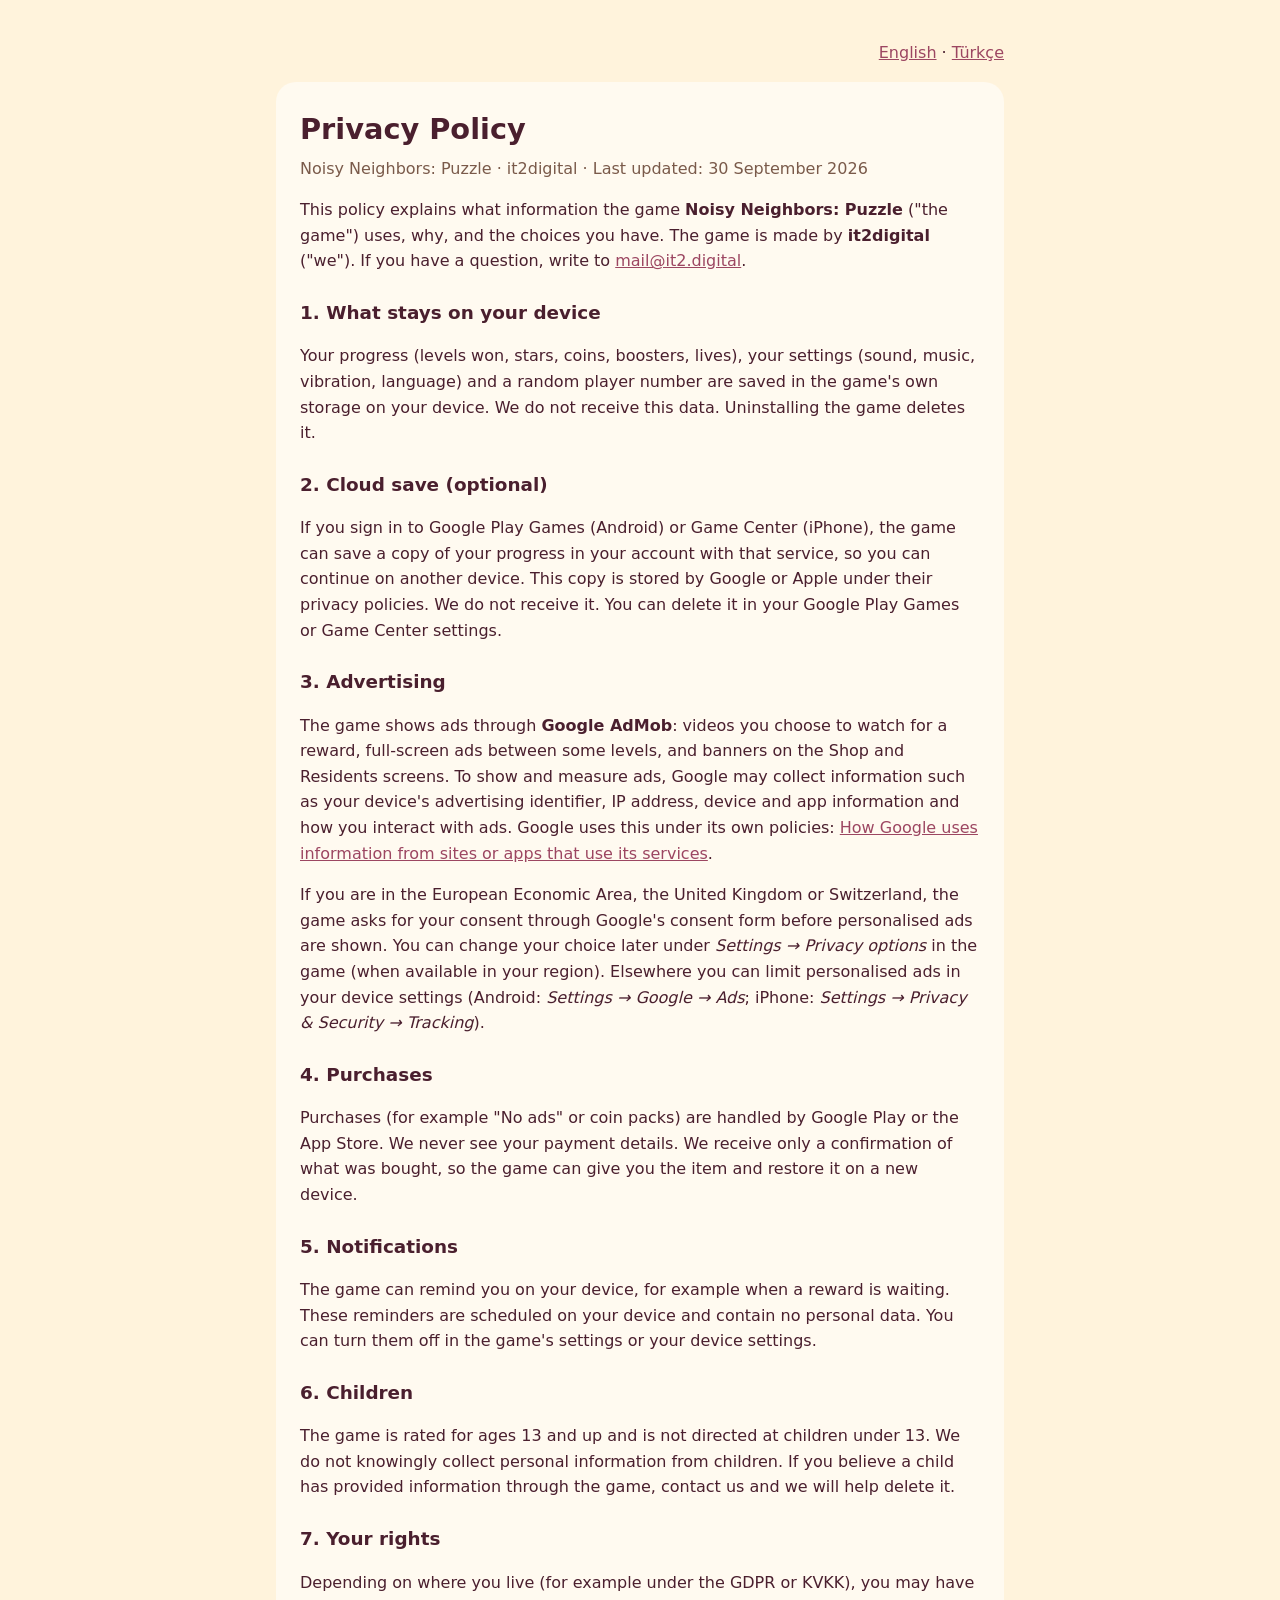
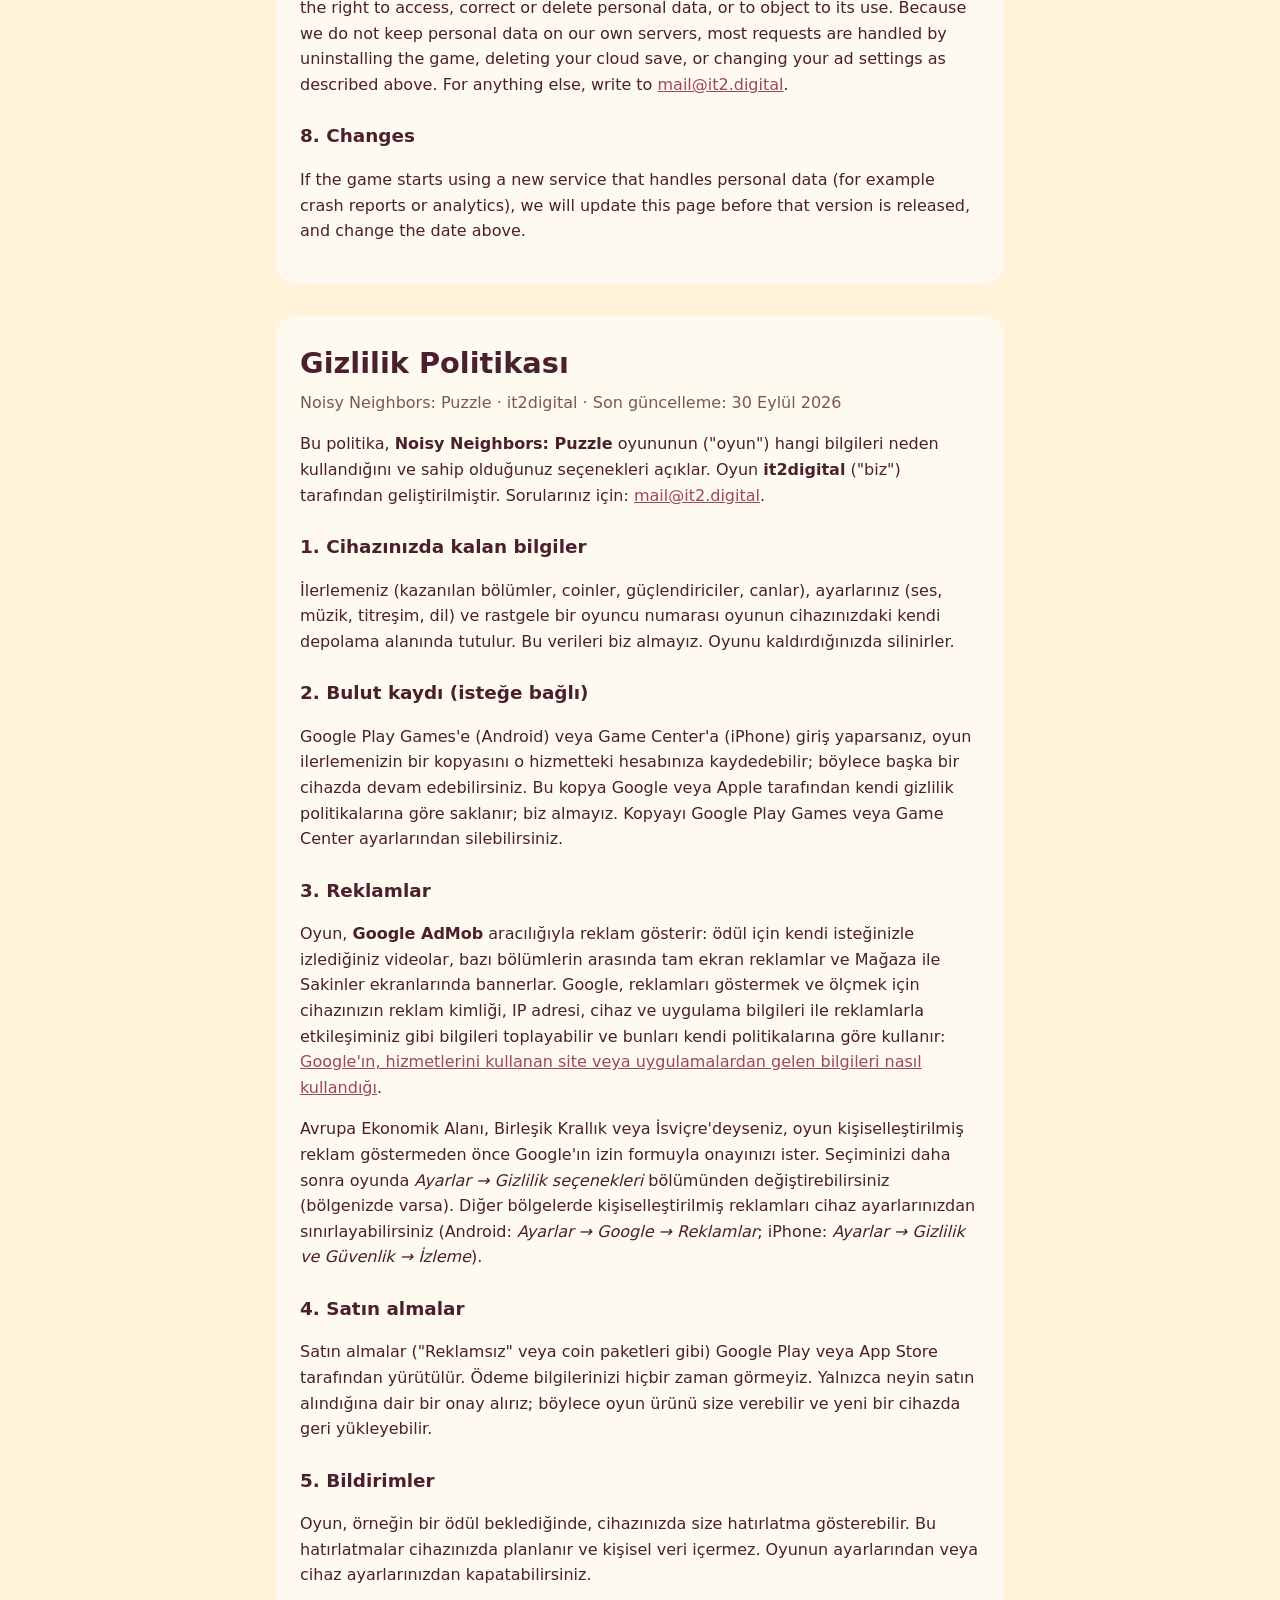
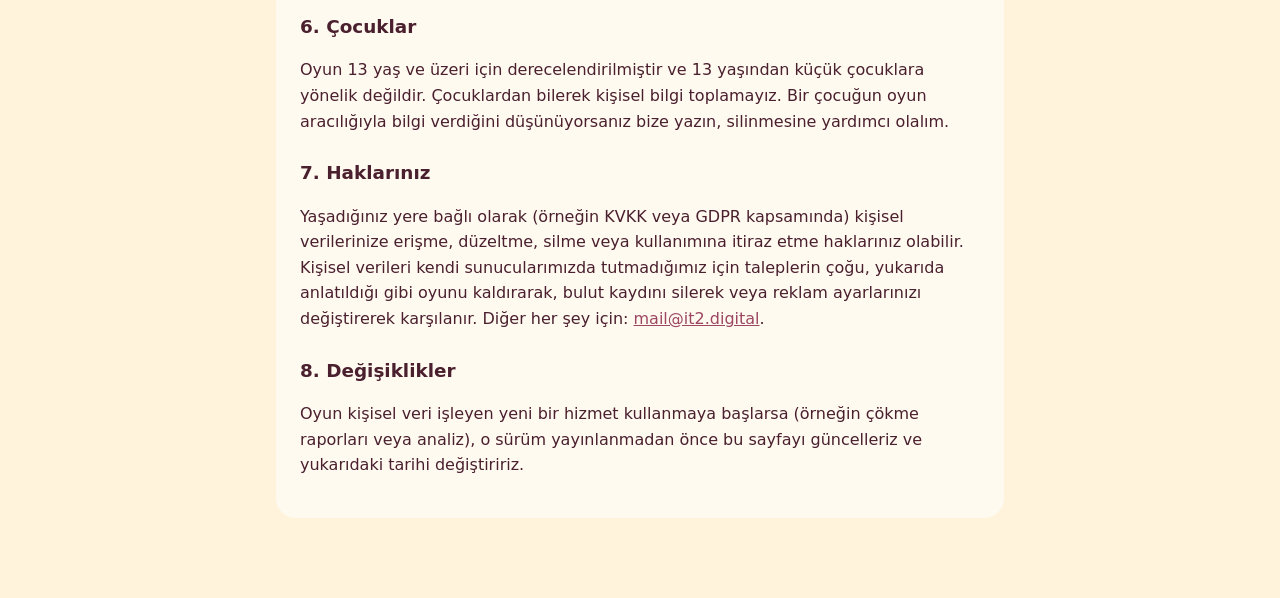
==== privacy.html @ d19c6eb5 "Privacy Policy and Terms of Use" ====
<!doctype html>
<html lang="en">
<head>
<meta charset="utf-8">
<meta name="viewport" content="width=device-width, initial-scale=1">
<title>Noisy Neighbors: Privacy Policy</title>
<link rel="stylesheet" href="style.css">
</head>
<body>
<main>
<p class="lang"><a href="#en">English</a> · <a href="#tr">Türkçe</a></p>

<article id="en">
<h1>Privacy Policy</h1>
<p class="meta">Noisy Neighbors: Puzzle · it2digital · Last updated: 30 September 2026</p>

<p>This policy explains what information the game <strong>Noisy Neighbors: Puzzle</strong> ("the game") uses, why, and the choices you have. The game is made by <strong>it2digital</strong> ("we"). If you have a question, write to <a href="mailto:mail@it2.digital">mail@it2.digital</a>.</p>

<h2>1. What stays on your device</h2>
<p>Your progress (levels won, stars, coins, boosters, lives), your settings (sound, music, vibration, language) and a random player number are saved in the game's own storage on your device. We do not receive this data. Uninstalling the game deletes it.</p>

<h2>2. Cloud save (optional)</h2>
<p>If you sign in to Google Play Games (Android) or Game Center (iPhone), the game can save a copy of your progress in your account with that service, so you can continue on another device. This copy is stored by Google or Apple under their privacy policies. We do not receive it. You can delete it in your Google Play Games or Game Center settings.</p>

<h2>3. Advertising</h2>
<p>The game shows ads through <strong>Google AdMob</strong>: videos you choose to watch for a reward, full-screen ads between some levels, and banners on the Shop and Residents screens. To show and measure ads, Google may collect information such as your device's advertising identifier, IP address, device and app information and how you interact with ads. Google uses this under its own policies: <a href="https://policies.google.com/technologies/ads">How Google uses information from sites or apps that use its services</a>.</p>
<p>If you are in the European Economic Area, the United Kingdom or Switzerland, the game asks for your consent through Google's consent form before personalised ads are shown. You can change your choice later under <em>Settings → Privacy options</em> in the game (when available in your region). Elsewhere you can limit personalised ads in your device settings (Android: <em>Settings → Google → Ads</em>; iPhone: <em>Settings → Privacy &amp; Security → Tracking</em>).</p>

<h2>4. Purchases</h2>
<p>Purchases (for example "No ads" or coin packs) are handled by Google Play or the App Store. We never see your payment details. We receive only a confirmation of what was bought, so the game can give you the item and restore it on a new device.</p>

<h2>5. Notifications</h2>
<p>The game can remind you on your device, for example when a reward is waiting. These reminders are scheduled on your device and contain no personal data. You can turn them off in the game's settings or your device settings.</p>

<h2>6. Children</h2>
<p>The game is rated for ages 13 and up and is not directed at children under 13. We do not knowingly collect personal information from children. If you believe a child has provided information through the game, contact us and we will help delete it.</p>

<h2>7. Your rights</h2>
<p>Depending on where you live (for example under the GDPR or KVKK), you may have the right to access, correct or delete personal data, or to object to its use. Because we do not keep personal data on our own servers, most requests are handled by uninstalling the game, deleting your cloud save, or changing your ad settings as described above. For anything else, write to <a href="mailto:mail@it2.digital">mail@it2.digital</a>.</p>

<h2>8. Changes</h2>
<p>If the game starts using a new service that handles personal data (for example crash reports or analytics), we will update this page before that version is released, and change the date above.</p>
</article>

<hr>

<article id="tr" lang="tr">
<h1>Gizlilik Politikası</h1>
<p class="meta">Noisy Neighbors: Puzzle · it2digital · Son güncelleme: 30 Eylül 2026</p>

<p>Bu politika, <strong>Noisy Neighbors: Puzzle</strong> oyununun ("oyun") hangi bilgileri neden kullandığını ve sahip olduğunuz seçenekleri açıklar. Oyun <strong>it2digital</strong> ("biz") tarafından geliştirilmiştir. Sorularınız için: <a href="mailto:mail@it2.digital">mail@it2.digital</a>.</p>

<h2>1. Cihazınızda kalan bilgiler</h2>
<p>İlerlemeniz (kazanılan bölümler, coinler, güçlendiriciler, canlar), ayarlarınız (ses, müzik, titreşim, dil) ve rastgele bir oyuncu numarası oyunun cihazınızdaki kendi depolama alanında tutulur. Bu verileri biz almayız. Oyunu kaldırdığınızda silinirler.</p>

<h2>2. Bulut kaydı (isteğe bağlı)</h2>
<p>Google Play Games'e (Android) veya Game Center'a (iPhone) giriş yaparsanız, oyun ilerlemenizin bir kopyasını o hizmetteki hesabınıza kaydedebilir; böylece başka bir cihazda devam edebilirsiniz. Bu kopya Google veya Apple tarafından kendi gizlilik politikalarına göre saklanır; biz almayız. Kopyayı Google Play Games veya Game Center ayarlarından silebilirsiniz.</p>

<h2>3. Reklamlar</h2>
<p>Oyun, <strong>Google AdMob</strong> aracılığıyla reklam gösterir: ödül için kendi isteğinizle izlediğiniz videolar, bazı bölümlerin arasında tam ekran reklamlar ve Mağaza ile Sakinler ekranlarında bannerlar. Google, reklamları göstermek ve ölçmek için cihazınızın reklam kimliği, IP adresi, cihaz ve uygulama bilgileri ile reklamlarla etkileşiminiz gibi bilgileri toplayabilir ve bunları kendi politikalarına göre kullanır: <a href="https://policies.google.com/technologies/ads?hl=tr">Google'ın, hizmetlerini kullanan site veya uygulamalardan gelen bilgileri nasıl kullandığı</a>.</p>
<p>Avrupa Ekonomik Alanı, Birleşik Krallık veya İsviçre'deyseniz, oyun kişiselleştirilmiş reklam göstermeden önce Google'ın izin formuyla onayınızı ister. Seçiminizi daha sonra oyunda <em>Ayarlar → Gizlilik seçenekleri</em> bölümünden değiştirebilirsiniz (bölgenizde varsa). Diğer bölgelerde kişiselleştirilmiş reklamları cihaz ayarlarınızdan sınırlayabilirsiniz (Android: <em>Ayarlar → Google → Reklamlar</em>; iPhone: <em>Ayarlar → Gizlilik ve Güvenlik → İzleme</em>).</p>

<h2>4. Satın almalar</h2>
<p>Satın almalar ("Reklamsız" veya coin paketleri gibi) Google Play veya App Store tarafından yürütülür. Ödeme bilgilerinizi hiçbir zaman görmeyiz. Yalnızca neyin satın alındığına dair bir onay alırız; böylece oyun ürünü size verebilir ve yeni bir cihazda geri yükleyebilir.</p>

<h2>5. Bildirimler</h2>
<p>Oyun, örneğin bir ödül beklediğinde, cihazınızda size hatırlatma gösterebilir. Bu hatırlatmalar cihazınızda planlanır ve kişisel veri içermez. Oyunun ayarlarından veya cihaz ayarlarınızdan kapatabilirsiniz.</p>

<h2>6. Çocuklar</h2>
<p>Oyun 13 yaş ve üzeri için derecelendirilmiştir ve 13 yaşından küçük çocuklara yönelik değildir. Çocuklardan bilerek kişisel bilgi toplamayız. Bir çocuğun oyun aracılığıyla bilgi verdiğini düşünüyorsanız bize yazın, silinmesine yardımcı olalım.</p>

<h2>7. Haklarınız</h2>
<p>Yaşadığınız yere bağlı olarak (örneğin KVKK veya GDPR kapsamında) kişisel verilerinize erişme, düzeltme, silme veya kullanımına itiraz etme haklarınız olabilir. Kişisel verileri kendi sunucularımızda tutmadığımız için taleplerin çoğu, yukarıda anlatıldığı gibi oyunu kaldırarak, bulut kaydını silerek veya reklam ayarlarınızı değiştirerek karşılanır. Diğer her şey için: <a href="mailto:mail@it2.digital">mail@it2.digital</a>.</p>

<h2>8. Değişiklikler</h2>
<p>Oyun kişisel veri işleyen yeni bir hizmet kullanmaya başlarsa (örneğin çökme raporları veya analiz), o sürüm yayınlanmadan önce bu sayfayı güncelleriz ve yukarıdaki tarihi değiştiririz.</p>
</article>
</main>
</body>
</html>
---- style.css ----
:root { --ink: #4A1F2E; --muted: #7A5A4A; --bg: #FFF3DC; --card: #FFFAF0; --accent: #9C4661; }
* { box-sizing: border-box; }
body { margin: 0; background: var(--bg); color: var(--ink); font: 16px/1.6 system-ui, -apple-system, "Segoe UI", Roboto, sans-serif; }
main { max-width: 760px; margin: 0 auto; padding: 24px 16px 64px; }
article { background: var(--card); border-radius: 20px; padding: 8px 24px 24px; margin: 16px 0; }
h1 { font-size: 1.8rem; margin: 16px 0 4px; }
h2 { font-size: 1.15rem; margin: 24px 0 4px; }
.meta { color: var(--muted); margin-top: 0; }
.lang { text-align: right; }
a { color: var(--accent); }
hr { border: none; }
ul { padding-left: 20px; }
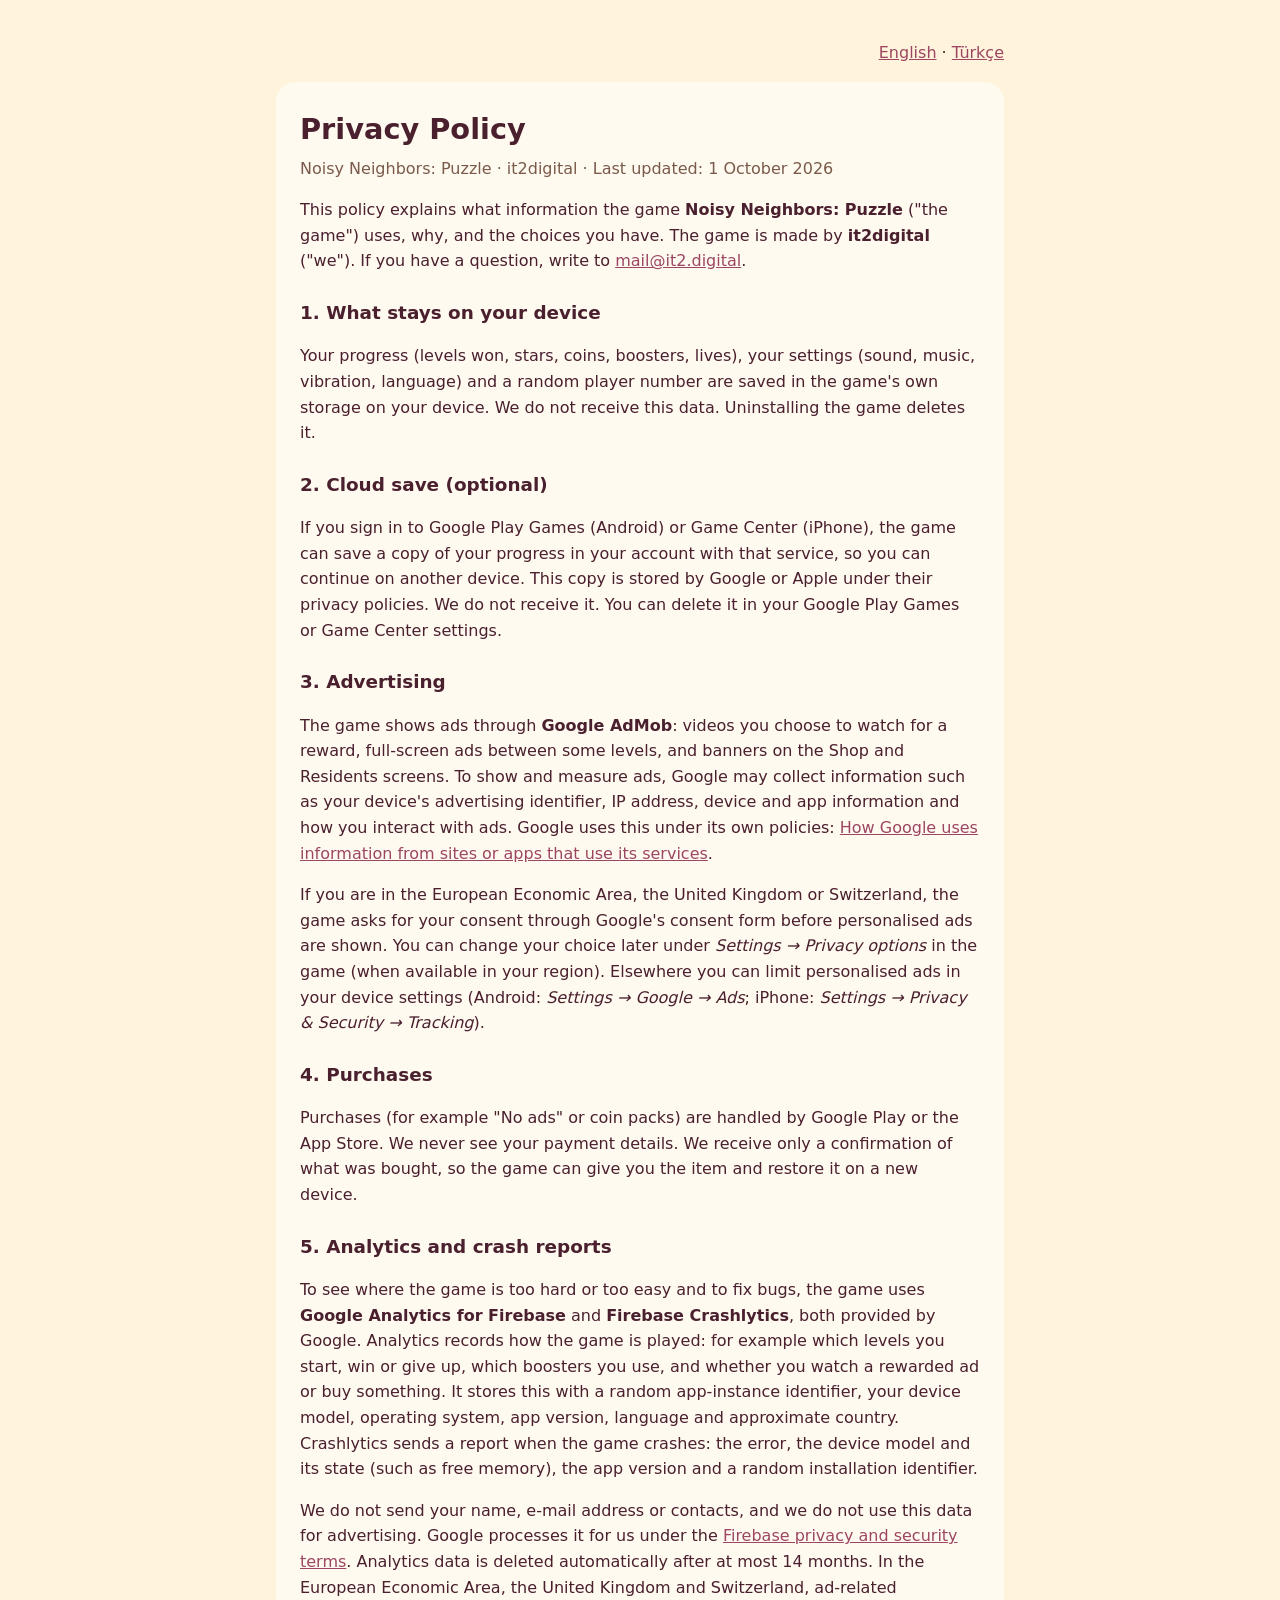
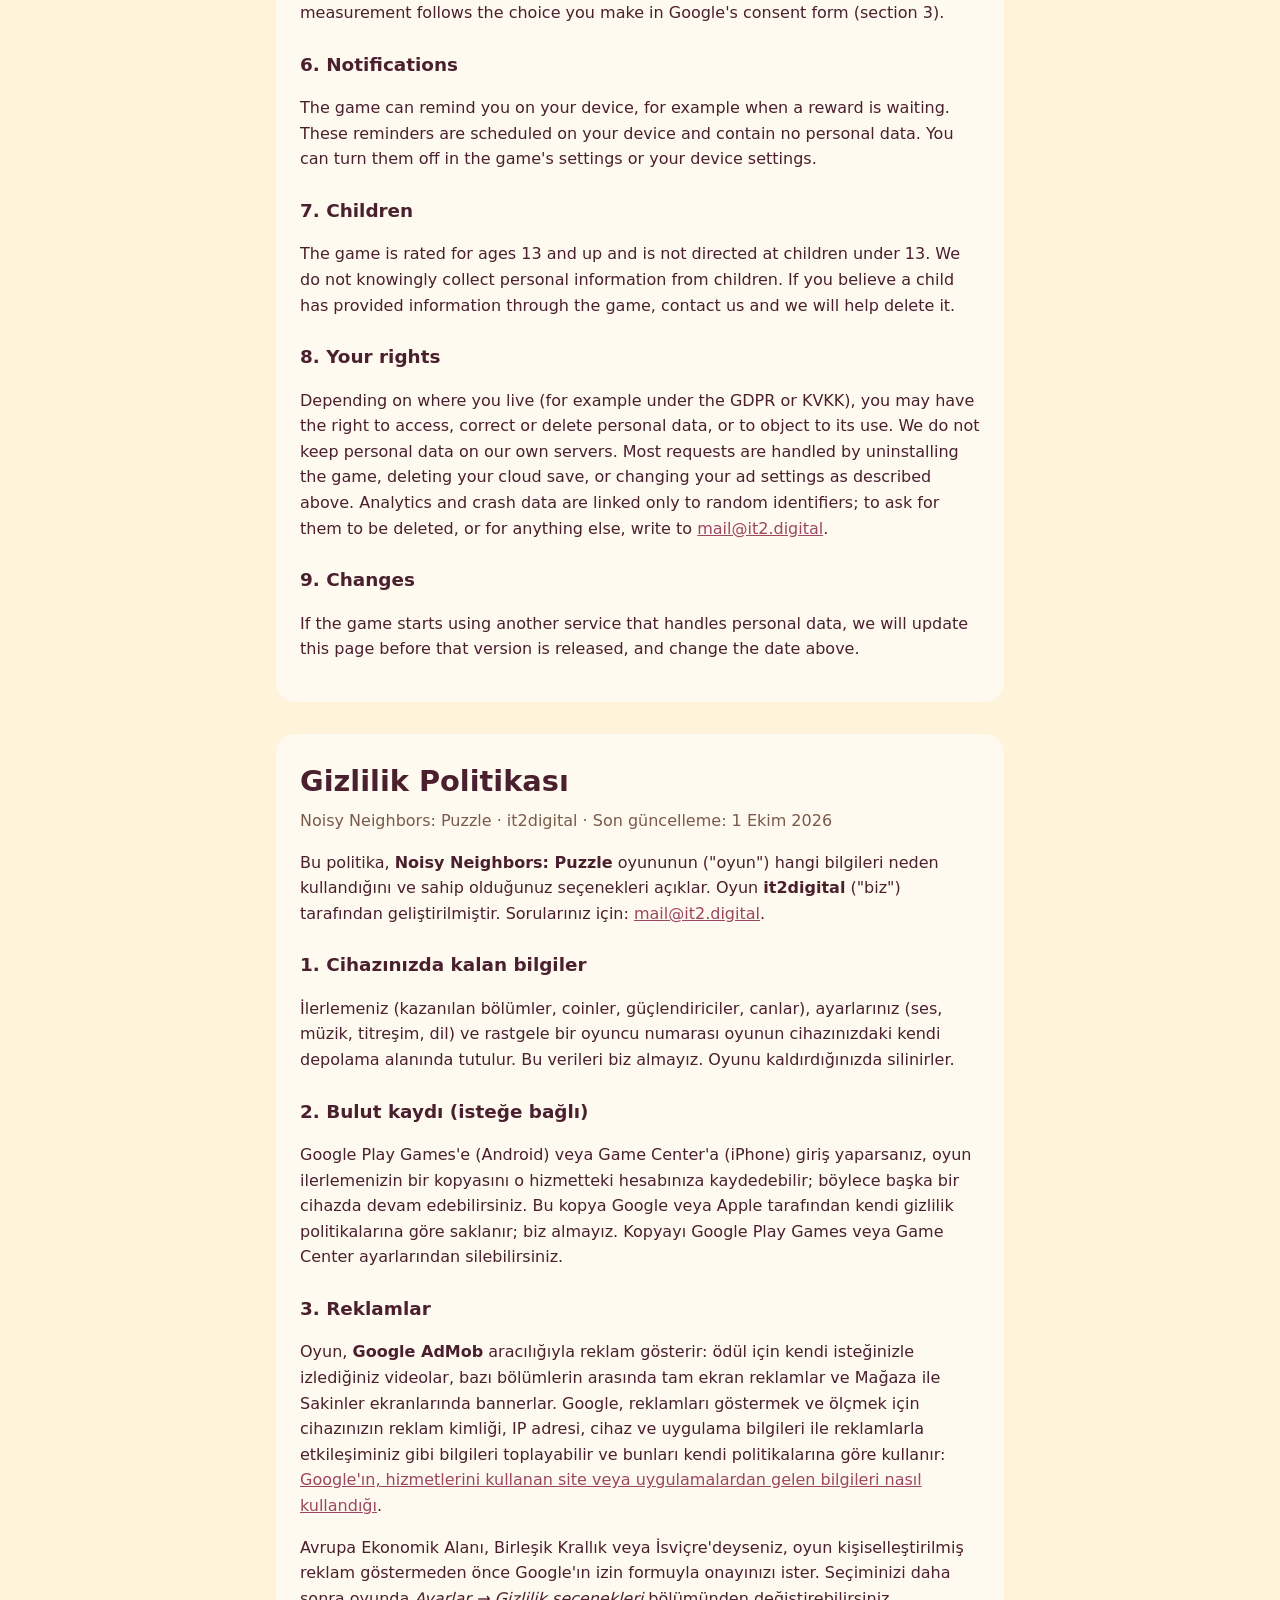
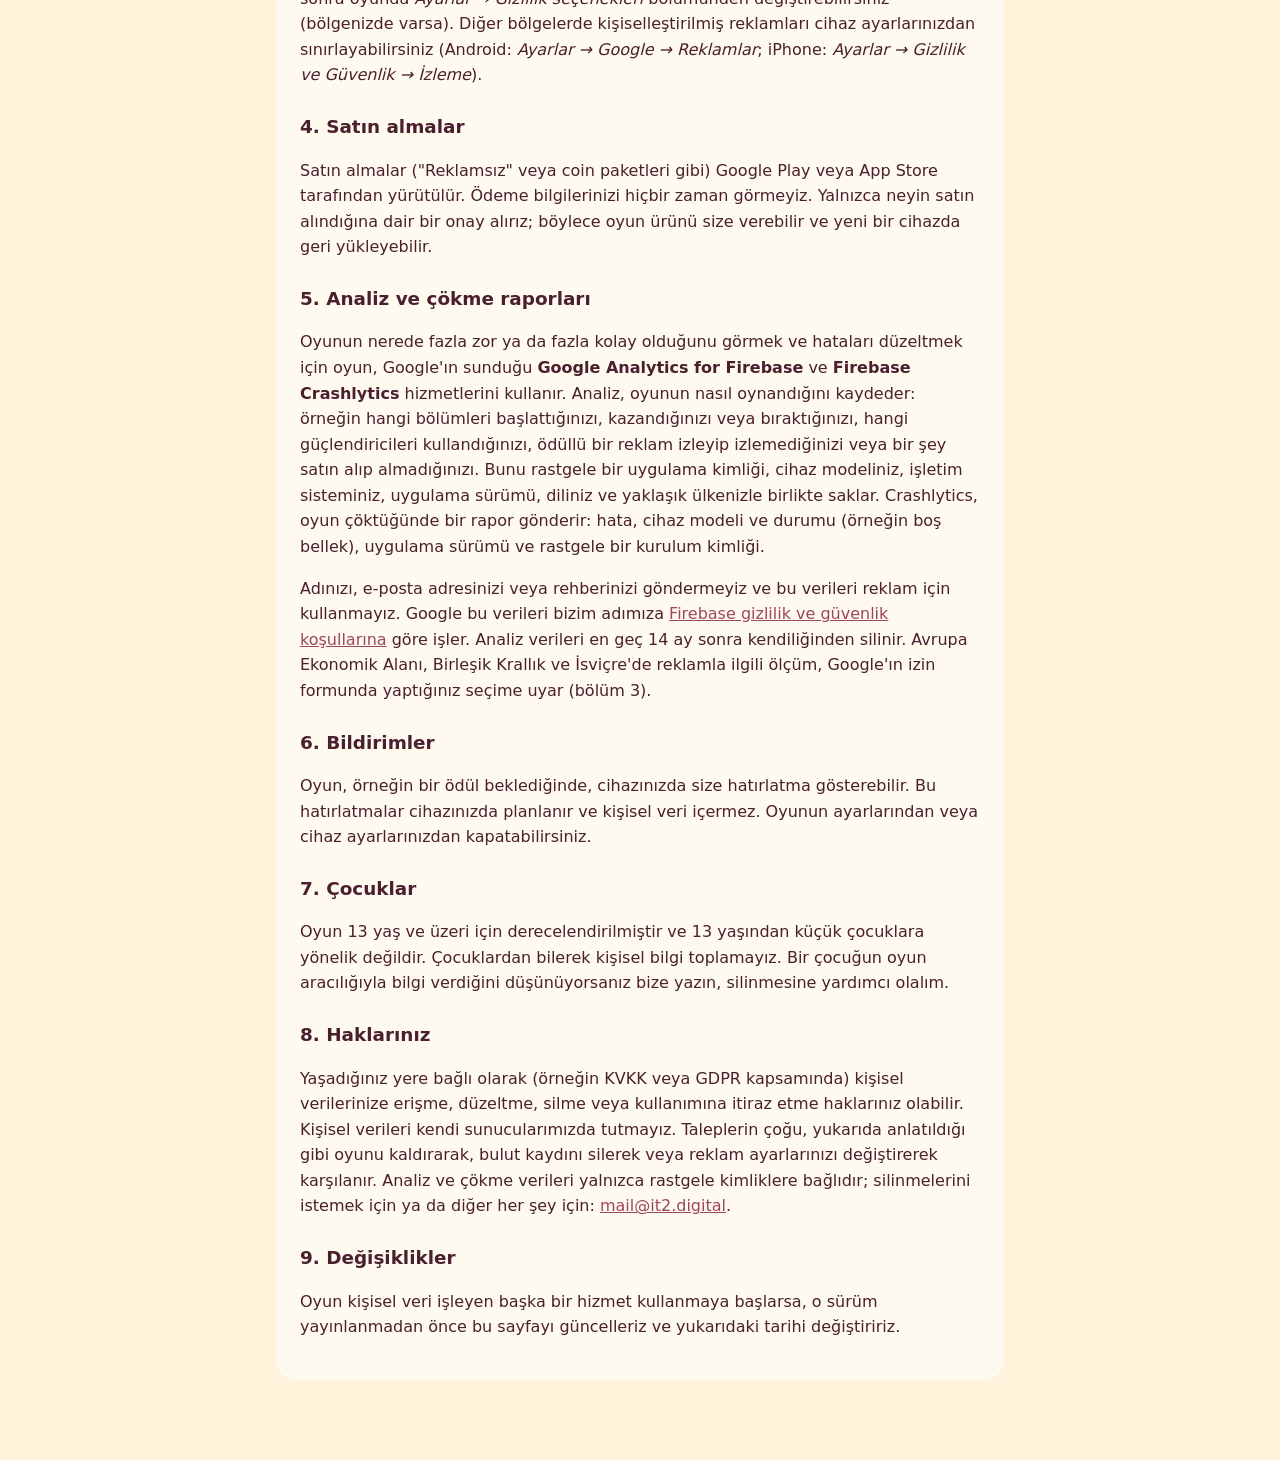
==== commit 0843238d: "Privacy Policy: Firebase Analytics and Crashlytics" ====
--- a/privacy.html
+++ b/privacy.html
@@ -12,7 +12,7 @@
 
 <article id="en">
 <h1>Privacy Policy</h1>
-<p class="meta">Noisy Neighbors: Puzzle · it2digital · Last updated: 30 September 2026</p>
+<p class="meta">Noisy Neighbors: Puzzle · it2digital · Last updated: 1 October 2026</p>
 
 <p>This policy explains what information the game <strong>Noisy Neighbors: Puzzle</strong> ("the game") uses, why, and the choices you have. The game is made by <strong>it2digital</strong> ("we"). If you have a question, write to <a href="mailto:mail@it2.digital">mail@it2.digital</a>.</p>
 
@@ -29,24 +29,28 @@
 <h2>4. Purchases</h2>
 <p>Purchases (for example "No ads" or coin packs) are handled by Google Play or the App Store. We never see your payment details. We receive only a confirmation of what was bought, so the game can give you the item and restore it on a new device.</p>
 
-<h2>5. Notifications</h2>
+<h2>5. Analytics and crash reports</h2>
+<p>To see where the game is too hard or too easy and to fix bugs, the game uses <strong>Google Analytics for Firebase</strong> and <strong>Firebase Crashlytics</strong>, both provided by Google. Analytics records how the game is played: for example which levels you start, win or give up, which boosters you use, and whether you watch a rewarded ad or buy something. It stores this with a random app-instance identifier, your device model, operating system, app version, language and approximate country. Crashlytics sends a report when the game crashes: the error, the device model and its state (such as free memory), the app version and a random installation identifier.</p>
+<p>We do not send your name, e-mail address or contacts, and we do not use this data for advertising. Google processes it for us under the <a href="https://firebase.google.com/support/privacy">Firebase privacy and security terms</a>. Analytics data is deleted automatically after at most 14 months. In the European Economic Area, the United Kingdom and Switzerland, ad-related measurement follows the choice you make in Google's consent form (section 3).</p>
+
+<h2>6. Notifications</h2>
 <p>The game can remind you on your device, for example when a reward is waiting. These reminders are scheduled on your device and contain no personal data. You can turn them off in the game's settings or your device settings.</p>
 
-<h2>6. Children</h2>
+<h2>7. Children</h2>
 <p>The game is rated for ages 13 and up and is not directed at children under 13. We do not knowingly collect personal information from children. If you believe a child has provided information through the game, contact us and we will help delete it.</p>
 
-<h2>7. Your rights</h2>
-<p>Depending on where you live (for example under the GDPR or KVKK), you may have the right to access, correct or delete personal data, or to object to its use. Because we do not keep personal data on our own servers, most requests are handled by uninstalling the game, deleting your cloud save, or changing your ad settings as described above. For anything else, write to <a href="mailto:mail@it2.digital">mail@it2.digital</a>.</p>
+<h2>8. Your rights</h2>
+<p>Depending on where you live (for example under the GDPR or KVKK), you may have the right to access, correct or delete personal data, or to object to its use. We do not keep personal data on our own servers. Most requests are handled by uninstalling the game, deleting your cloud save, or changing your ad settings as described above. Analytics and crash data are linked only to random identifiers; to ask for them to be deleted, or for anything else, write to <a href="mailto:mail@it2.digital">mail@it2.digital</a>.</p>
 
-<h2>8. Changes</h2>
-<p>If the game starts using a new service that handles personal data (for example crash reports or analytics), we will update this page before that version is released, and change the date above.</p>
+<h2>9. Changes</h2>
+<p>If the game starts using another service that handles personal data, we will update this page before that version is released, and change the date above.</p>
 </article>
 
 <hr>
 
 <article id="tr" lang="tr">
 <h1>Gizlilik Politikası</h1>
-<p class="meta">Noisy Neighbors: Puzzle · it2digital · Son güncelleme: 30 Eylül 2026</p>
+<p class="meta">Noisy Neighbors: Puzzle · it2digital · Son güncelleme: 1 Ekim 2026</p>
 
 <p>Bu politika, <strong>Noisy Neighbors: Puzzle</strong> oyununun ("oyun") hangi bilgileri neden kullandığını ve sahip olduğunuz seçenekleri açıklar. Oyun <strong>it2digital</strong> ("biz") tarafından geliştirilmiştir. Sorularınız için: <a href="mailto:mail@it2.digital">mail@it2.digital</a>.</p>
 
@@ -63,17 +67,21 @@
 <h2>4. Satın almalar</h2>
 <p>Satın almalar ("Reklamsız" veya coin paketleri gibi) Google Play veya App Store tarafından yürütülür. Ödeme bilgilerinizi hiçbir zaman görmeyiz. Yalnızca neyin satın alındığına dair bir onay alırız; böylece oyun ürünü size verebilir ve yeni bir cihazda geri yükleyebilir.</p>
 
-<h2>5. Bildirimler</h2>
+<h2>5. Analiz ve çökme raporları</h2>
+<p>Oyunun nerede fazla zor ya da fazla kolay olduğunu görmek ve hataları düzeltmek için oyun, Google'ın sunduğu <strong>Google Analytics for Firebase</strong> ve <strong>Firebase Crashlytics</strong> hizmetlerini kullanır. Analiz, oyunun nasıl oynandığını kaydeder: örneğin hangi bölümleri başlattığınızı, kazandığınızı veya bıraktığınızı, hangi güçlendiricileri kullandığınızı, ödüllü bir reklam izleyip izlemediğinizi veya bir şey satın alıp almadığınızı. Bunu rastgele bir uygulama kimliği, cihaz modeliniz, işletim sisteminiz, uygulama sürümü, diliniz ve yaklaşık ülkenizle birlikte saklar. Crashlytics, oyun çöktüğünde bir rapor gönderir: hata, cihaz modeli ve durumu (örneğin boş bellek), uygulama sürümü ve rastgele bir kurulum kimliği.</p>
+<p>Adınızı, e-posta adresinizi veya rehberinizi göndermeyiz ve bu verileri reklam için kullanmayız. Google bu verileri bizim adımıza <a href="https://firebase.google.com/support/privacy?hl=tr">Firebase gizlilik ve güvenlik koşullarına</a> göre işler. Analiz verileri en geç 14 ay sonra kendiliğinden silinir. Avrupa Ekonomik Alanı, Birleşik Krallık ve İsviçre'de reklamla ilgili ölçüm, Google'ın izin formunda yaptığınız seçime uyar (bölüm 3).</p>
+
+<h2>6. Bildirimler</h2>
 <p>Oyun, örneğin bir ödül beklediğinde, cihazınızda size hatırlatma gösterebilir. Bu hatırlatmalar cihazınızda planlanır ve kişisel veri içermez. Oyunun ayarlarından veya cihaz ayarlarınızdan kapatabilirsiniz.</p>
 
-<h2>6. Çocuklar</h2>
+<h2>7. Çocuklar</h2>
 <p>Oyun 13 yaş ve üzeri için derecelendirilmiştir ve 13 yaşından küçük çocuklara yönelik değildir. Çocuklardan bilerek kişisel bilgi toplamayız. Bir çocuğun oyun aracılığıyla bilgi verdiğini düşünüyorsanız bize yazın, silinmesine yardımcı olalım.</p>
 
-<h2>7. Haklarınız</h2>
-<p>Yaşadığınız yere bağlı olarak (örneğin KVKK veya GDPR kapsamında) kişisel verilerinize erişme, düzeltme, silme veya kullanımına itiraz etme haklarınız olabilir. Kişisel verileri kendi sunucularımızda tutmadığımız için taleplerin çoğu, yukarıda anlatıldığı gibi oyunu kaldırarak, bulut kaydını silerek veya reklam ayarlarınızı değiştirerek karşılanır. Diğer her şey için: <a href="mailto:mail@it2.digital">mail@it2.digital</a>.</p>
+<h2>8. Haklarınız</h2>
+<p>Yaşadığınız yere bağlı olarak (örneğin KVKK veya GDPR kapsamında) kişisel verilerinize erişme, düzeltme, silme veya kullanımına itiraz etme haklarınız olabilir. Kişisel verileri kendi sunucularımızda tutmayız. Taleplerin çoğu, yukarıda anlatıldığı gibi oyunu kaldırarak, bulut kaydını silerek veya reklam ayarlarınızı değiştirerek karşılanır. Analiz ve çökme verileri yalnızca rastgele kimliklere bağlıdır; silinmelerini istemek için ya da diğer her şey için: <a href="mailto:mail@it2.digital">mail@it2.digital</a>.</p>
 
-<h2>8. Değişiklikler</h2>
-<p>Oyun kişisel veri işleyen yeni bir hizmet kullanmaya başlarsa (örneğin çökme raporları veya analiz), o sürüm yayınlanmadan önce bu sayfayı güncelleriz ve yukarıdaki tarihi değiştiririz.</p>
+<h2>9. Değişiklikler</h2>
+<p>Oyun kişisel veri işleyen başka bir hizmet kullanmaya başlarsa, o sürüm yayınlanmadan önce bu sayfayı güncelleriz ve yukarıdaki tarihi değiştiririz.</p>
 </article>
 </main>
 </body>
